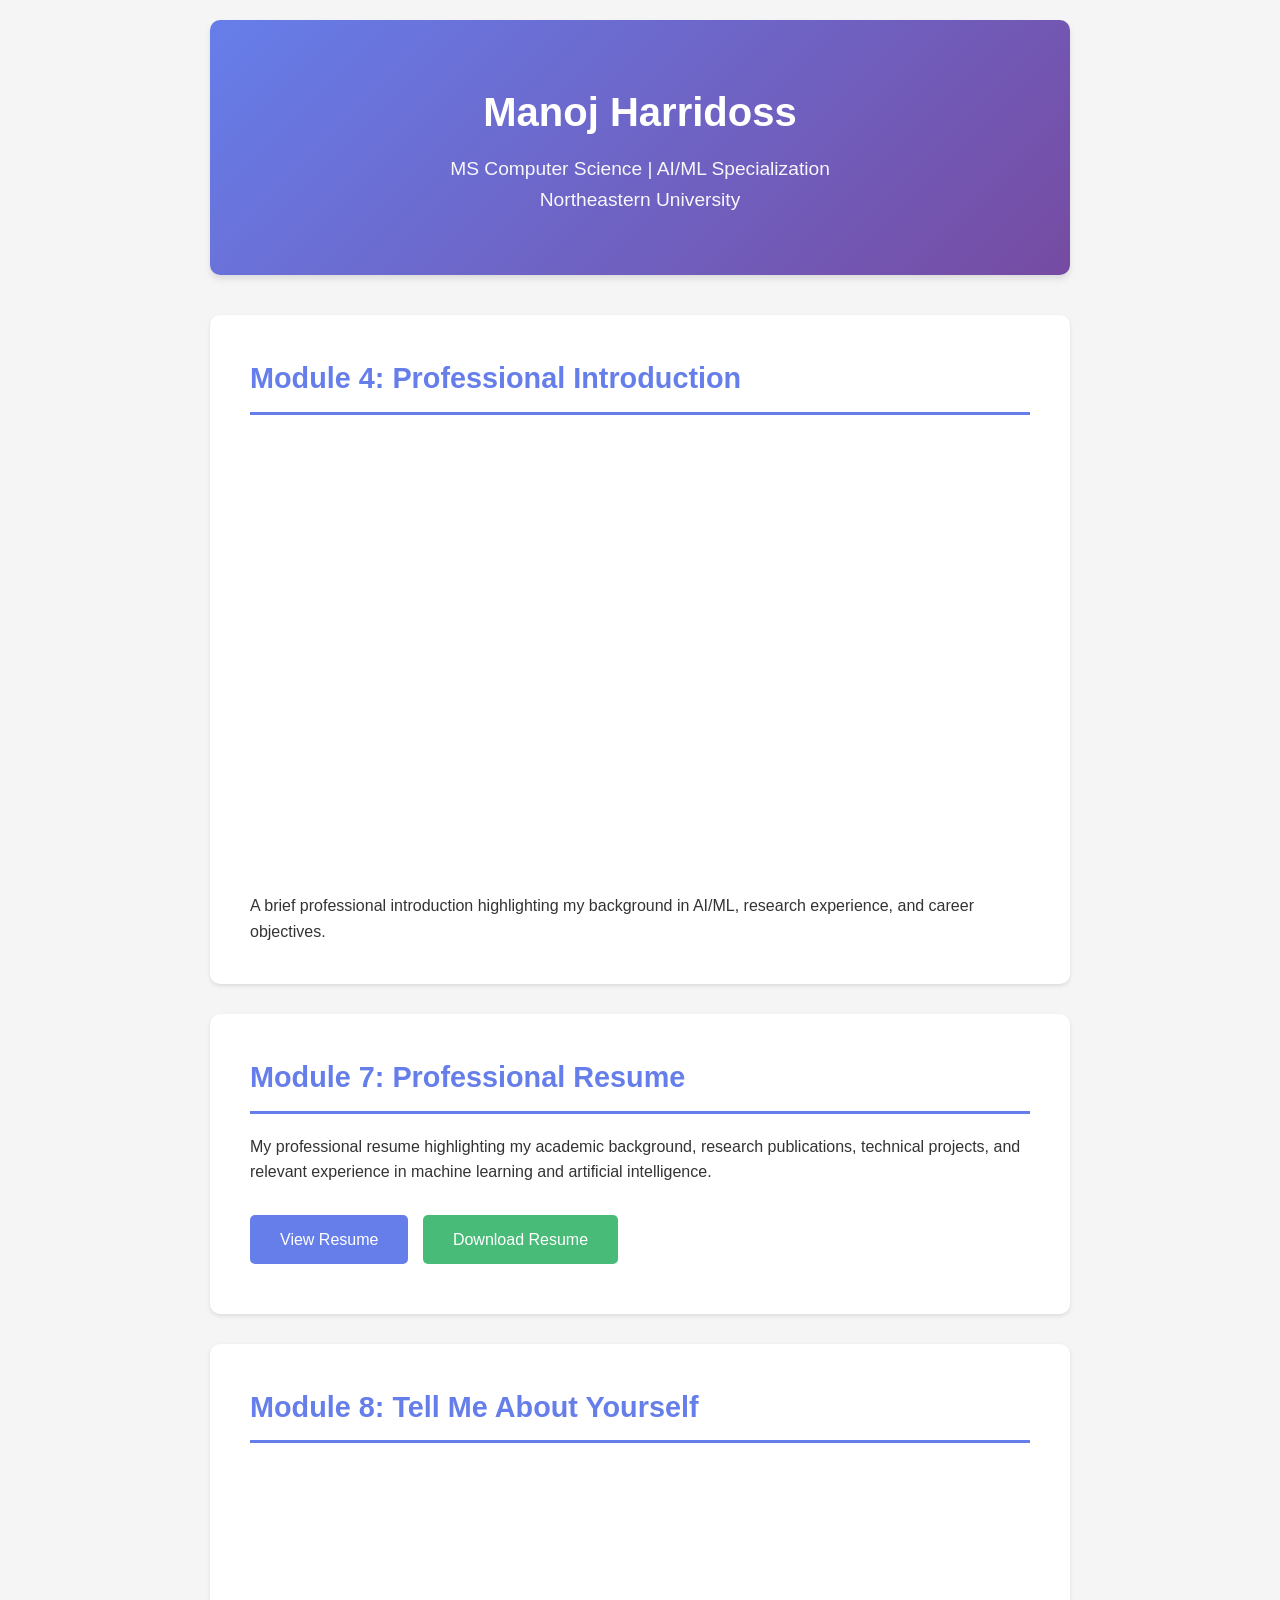
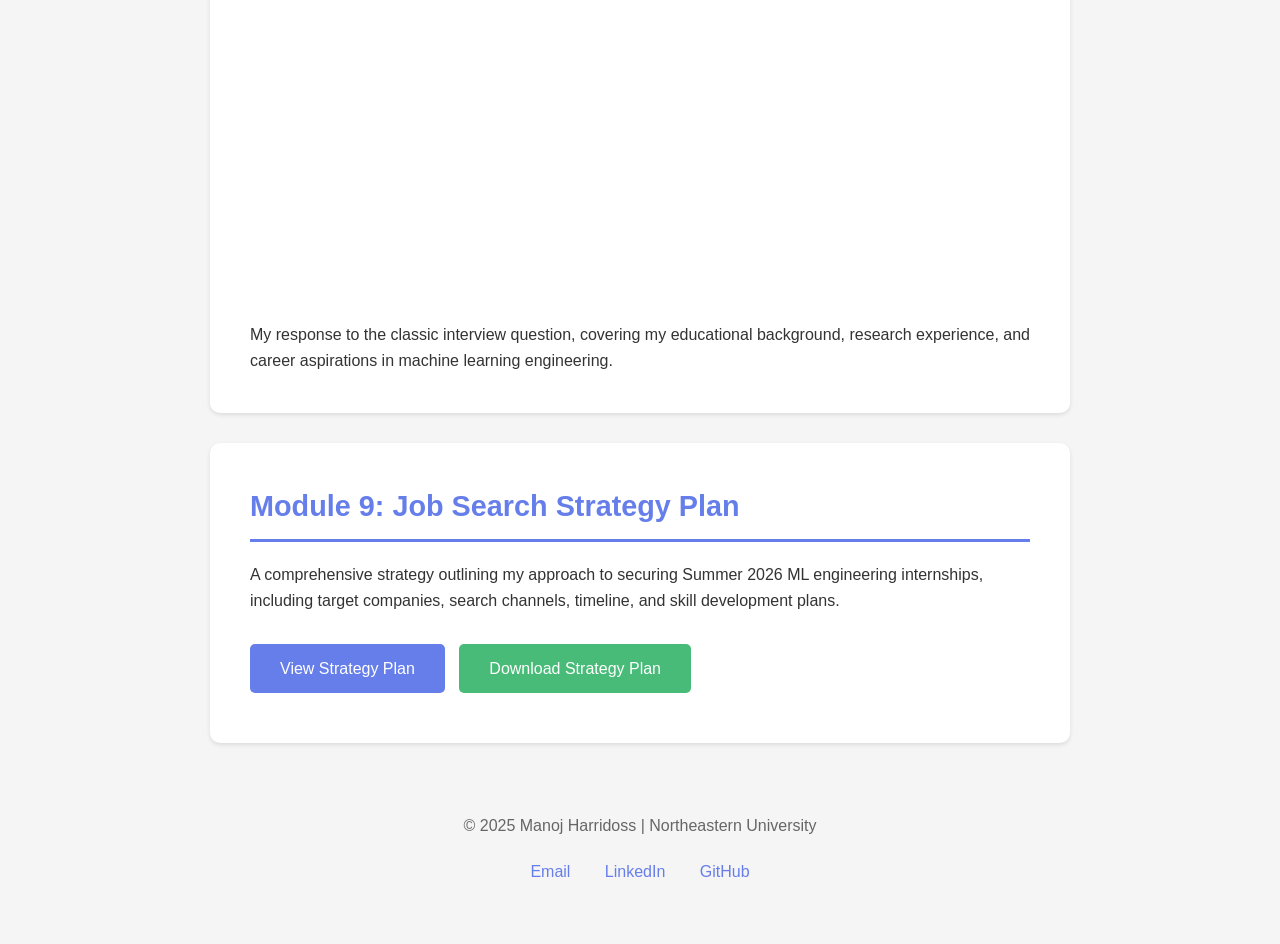
==== index.html @ 185c94cb "Rename portfolio.html to index.html" ====
<!DOCTYPE html>
<html lang="en">
<head>
    <meta charset="UTF-8" />
    <meta name="viewport" content="width=device-width, initial-scale=1.0"/>
    <title>Manoj Harridoss - Portfolio</title>
    <style>
        * { margin: 0; padding: 0; box-sizing: border-box; }
        body {
            font-family: -apple-system, BlinkMacSystemFont, 'Segoe UI', Roboto, Oxygen, Ubuntu, Cantarell, sans-serif;
            line-height: 1.6; color: #333; background-color: #f5f5f5;
        }
        .container { max-width: 900px; margin: 0 auto; padding: 20px; }
        header {
            background: linear-gradient(135deg, #667eea 0%, #764ba2 100%);
            color: white; padding: 60px 20px; text-align: center; border-radius: 10px;
            margin-bottom: 40px; box-shadow: 0 4px 6px rgba(0,0,0,0.1);
        }
        header h1 { font-size: 2.5em; margin-bottom: 10px; }
        header p { font-size: 1.2em; opacity: 0.95; }
        .section {
            background: white; padding: 40px; margin-bottom: 30px; border-radius: 10px;
            box-shadow: 0 2px 4px rgba(0,0,0,0.1);
        }
        .section h2 {
            color: #667eea; font-size: 1.8em; margin-bottom: 20px; padding-bottom: 10px;
            border-bottom: 3px solid #667eea;
        }
        .video-container {
            position: relative; padding-bottom: 56.25%; height: 0; overflow: hidden;
            margin: 20px 0; border-radius: 8px;
        }
        .video-container iframe {
            position: absolute; top: 0; left: 0; width: 100%; height: 100%; border: none;
        }
        .btn {
            display: inline-block; padding: 12px 30px; background: #667eea; color: white;
            text-decoration: none; border-radius: 5px; margin: 10px 10px 10px 0;
            transition: background 0.3s ease; font-weight: 500;
        }
        .btn:hover { background: #764ba2; }
        .btn-secondary { background: #48bb78; }
        .btn-secondary:hover { background: #38a169; }
        footer { text-align: center; padding: 40px 20px; color: #666; }
        .contact-links { margin-top: 20px; }
        .contact-links a {
            margin: 0 15px; color: #667eea; text-decoration: none; font-weight: 500;
        }
        .contact-links a:hover { text-decoration: underline; }
        @media (max-width: 768px) {
            header h1 { font-size: 2em; }
            .section { padding: 25px; }
            .section h2 { font-size: 1.5em; }
        }
    </style>
</head>
<body>
<div class="container">
    <header>
        <h1>Manoj Harridoss</h1>
        <p>MS Computer Science | AI/ML Specialization</p>
        <p>Northeastern University</p>
    </header>

    <!-- Module 4: Professional Introduction -->
    <section class="section">
        <h2>Module 4: Professional Introduction</h2>
        <div class="video-container">
            <iframe src="https://northeastern.hosted.panopto.com/Panopto/Pages/Viewer.aspx?id=e54da4d7-4a8f-495a-94a3-b38800178e4d" allowfullscreen></iframe>
        </div>
        <p>A brief professional introduction highlighting my background in AI/ML, research experience, and career objectives.</p>
    </section>

    <!-- Module 7: Professional Resume -->
    <section class="section">
        <h2>Module 7: Professional Resume</h2>
        <p>My professional resume highlighting my academic background, research publications, technical projects, and relevant experience in machine learning and artificial intelligence.</p>
        <div style="margin-top: 20px;">
            <a href="./manoj-coop-resume.pdf" class="btn" target="_blank">View Resume</a>
            <a href="./manoj-coop-resume.pdf" class="btn btn-secondary" download>Download Resume</a>
        </div>
    </section>

    <!-- Module 8: Tell Me About Yourself -->
    <section class="section">
        <h2>Module 8: Tell Me About Yourself</h2>
        <div class="video-container">
            <iframe src="https://northeastern.hosted.panopto.com/Panopto/Pages/Viewer.aspx?id=5ec6e083-ba6e-450b-bef4-b388001b6ea8" allowfullscreen></iframe>
        </div>
        <p>My response to the classic interview question, covering my educational background, research experience, and career aspirations in machine learning engineering.</p>
    </section>

    <!-- Module 9: Job Search Strategy Plan -->
    <section class="section">
        <h2>Module 9: Job Search Strategy Plan</h2>
        <p>A comprehensive strategy outlining my approach to securing Summer 2026 ML engineering internships, including target companies, search channels, timeline, and skill development plans.</p>
        <div style="margin-top: 20px;">
            <a href="./Job_Search_Strategy_Manoj_Harridoss%20(1).pdf" class="btn" target="_blank">View Strategy Plan</a>
            <a href="./Job_Search_Strategy_Manoj_Harridoss%20(1).pdf" class="btn btn-secondary" download>Download Strategy Plan</a>
        </div>
    </section>

    <footer>
        <p>&copy; 2025 Manoj Harridoss | Northeastern University</p>
        <div class="contact-links">
            <a href="mailto:harridoss.m@northeastern.edu">Email</a>
            <!-- TODO: replace with your actual profiles -->
            <a href="#" target="_blank">LinkedIn</a>
            <a href="#" target="_blank">GitHub</a>
        </div>
    </footer>
</div>
</body>
</html>
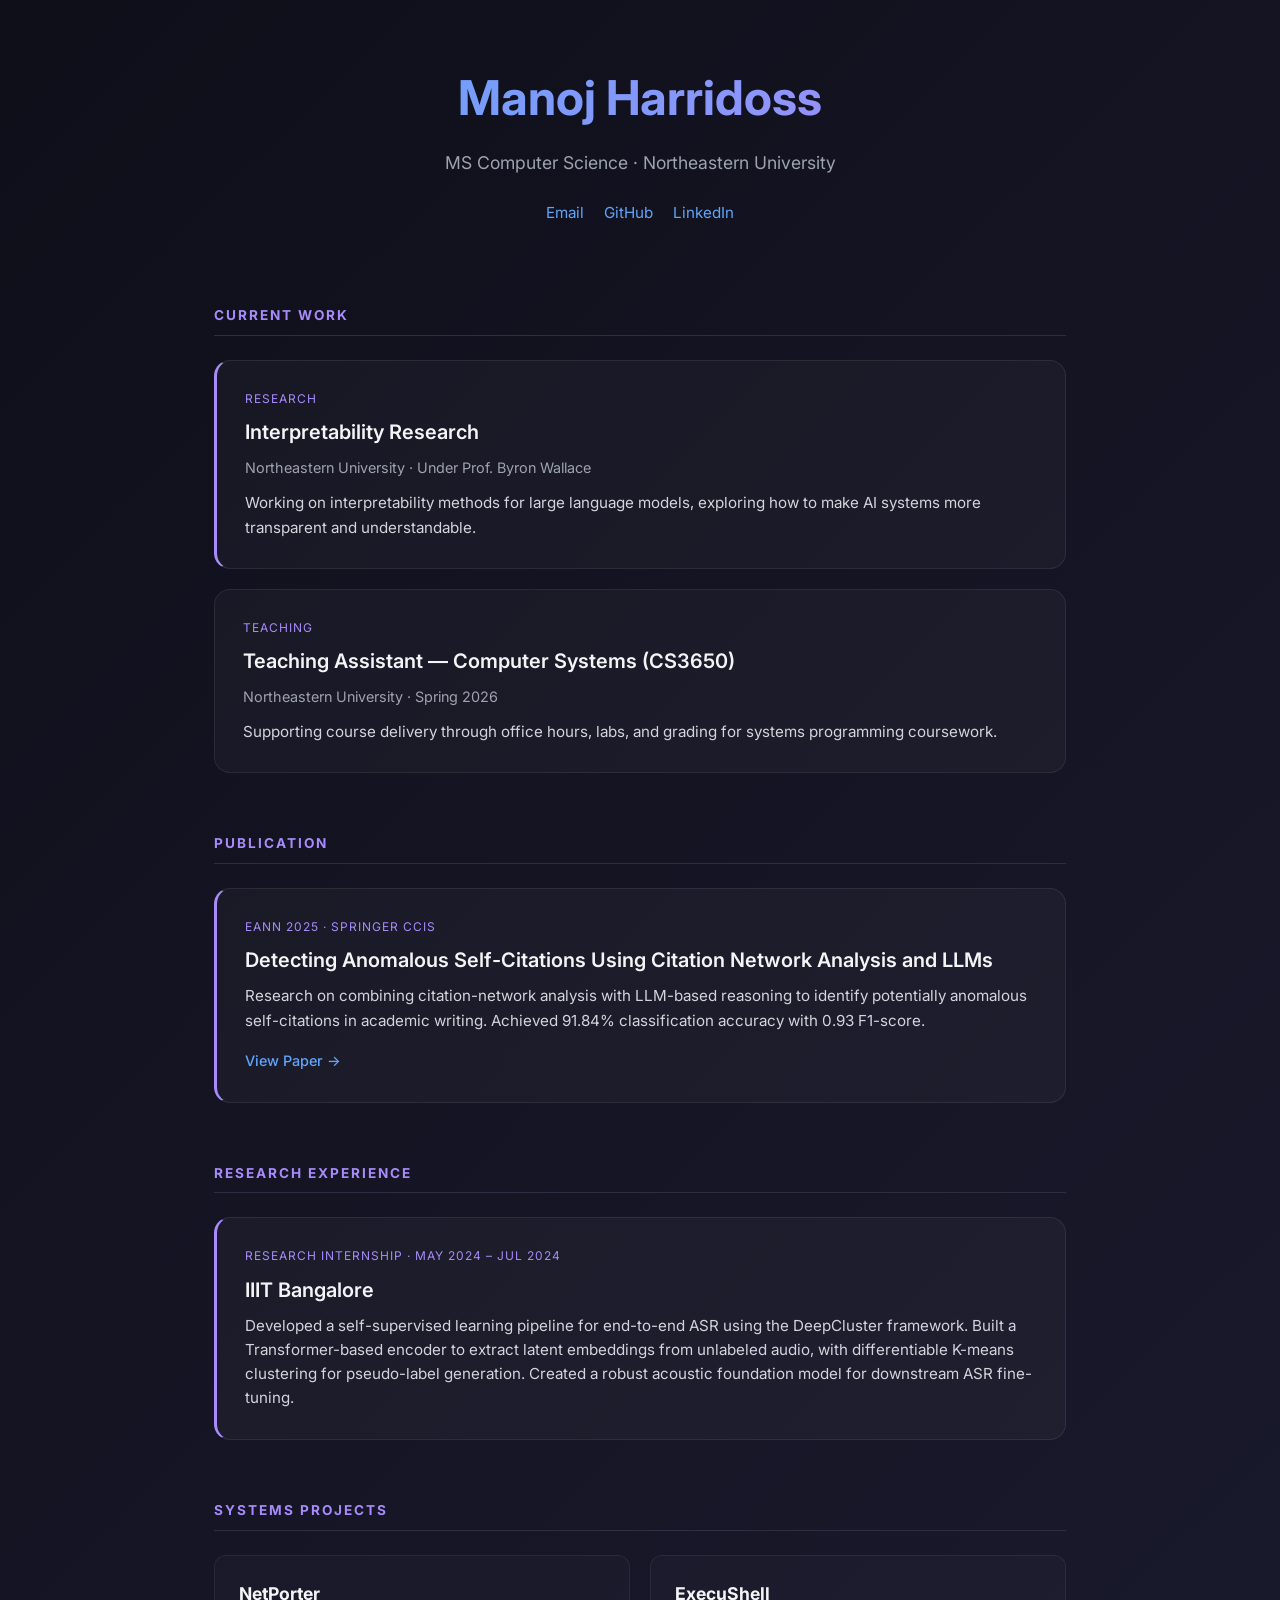
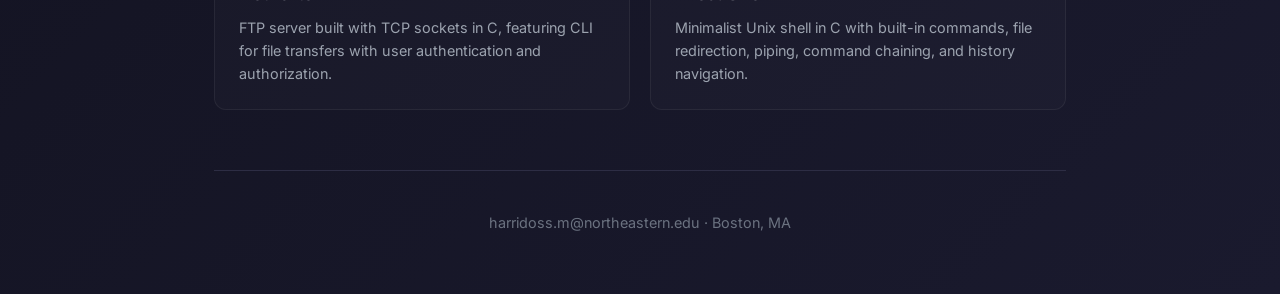
==== commit 75b11928: "correct" ====
--- a/index.html
+++ b/index.html
@@ -1,114 +1,202 @@
 <!DOCTYPE html>
 <html lang="en">
 <head>
-    <meta charset="UTF-8" />
-    <meta name="viewport" content="width=device-width, initial-scale=1.0"/>
-    <title>Manoj Harridoss - Portfolio</title>
-    <style>
-        * { margin: 0; padding: 0; box-sizing: border-box; }
-        body {
-            font-family: -apple-system, BlinkMacSystemFont, 'Segoe UI', Roboto, Oxygen, Ubuntu, Cantarell, sans-serif;
-            line-height: 1.6; color: #333; background-color: #f5f5f5;
-        }
-        .container { max-width: 900px; margin: 0 auto; padding: 20px; }
-        header {
-            background: linear-gradient(135deg, #667eea 0%, #764ba2 100%);
-            color: white; padding: 60px 20px; text-align: center; border-radius: 10px;
-            margin-bottom: 40px; box-shadow: 0 4px 6px rgba(0,0,0,0.1);
-        }
-        header h1 { font-size: 2.5em; margin-bottom: 10px; }
-        header p { font-size: 1.2em; opacity: 0.95; }
-        .section {
-            background: white; padding: 40px; margin-bottom: 30px; border-radius: 10px;
-            box-shadow: 0 2px 4px rgba(0,0,0,0.1);
-        }
-        .section h2 {
-            color: #667eea; font-size: 1.8em; margin-bottom: 20px; padding-bottom: 10px;
-            border-bottom: 3px solid #667eea;
-        }
-        .video-container {
-            position: relative; padding-bottom: 56.25%; height: 0; overflow: hidden;
-            margin: 20px 0; border-radius: 8px;
-        }
-        .video-container iframe {
-            position: absolute; top: 0; left: 0; width: 100%; height: 100%; border: none;
-        }
-        .btn {
-            display: inline-block; padding: 12px 30px; background: #667eea; color: white;
-            text-decoration: none; border-radius: 5px; margin: 10px 10px 10px 0;
-            transition: background 0.3s ease; font-weight: 500;
-        }
-        .btn:hover { background: #764ba2; }
-        .btn-secondary { background: #48bb78; }
-        .btn-secondary:hover { background: #38a169; }
-        footer { text-align: center; padding: 40px 20px; color: #666; }
-        .contact-links { margin-top: 20px; }
-        .contact-links a {
-            margin: 0 15px; color: #667eea; text-decoration: none; font-weight: 500;
-        }
-        .contact-links a:hover { text-decoration: underline; }
-        @media (max-width: 768px) {
-            header h1 { font-size: 2em; }
-            .section { padding: 25px; }
-            .section h2 { font-size: 1.5em; }
-        }
-    </style>
+  <meta charset="UTF-8">
+  <meta name="viewport" content="width=device-width, initial-scale=1.0">
+  <title>Manoj Harridoss</title>
+  <link href="https://fonts.googleapis.com/css2?family=Inter:wght@400;500;600;700&display=swap" rel="stylesheet">
+  <style>
+    * { margin: 0; padding: 0; box-sizing: border-box; }
+    body {
+      font-family: 'Inter', sans-serif;
+      background: linear-gradient(135deg, #0f0f1a 0%, #1a1a2e 100%);
+      color: #e0e0e0;
+      min-height: 100vh;
+      line-height: 1.6;
+    }
+    .container { max-width: 900px; margin: 0 auto; padding: 60px 24px; }
+    
+    header { text-align: center; margin-bottom: 80px; }
+    h1 {
+      font-size: 3rem;
+      font-weight: 700;
+      background: linear-gradient(135deg, #60a5fa, #a78bfa);
+      -webkit-background-clip: text;
+      -webkit-text-fill-color: transparent;
+      margin-bottom: 12px;
+    }
+    .tagline {
+      font-size: 1.1rem;
+      color: #9ca3af;
+      margin-bottom: 24px;
+    }
+    .links {
+      display: flex;
+      justify-content: center;
+      gap: 20px;
+      flex-wrap: wrap;
+    }
+    .links a {
+      color: #60a5fa;
+      text-decoration: none;
+      font-size: 0.95rem;
+      transition: color 0.2s;
+    }
+    .links a:hover { color: #93c5fd; }
+    
+    section { margin-bottom: 60px; }
+    h2 {
+      font-size: 0.85rem;
+      text-transform: uppercase;
+      letter-spacing: 2px;
+      color: #a78bfa;
+      margin-bottom: 24px;
+      padding-bottom: 8px;
+      border-bottom: 1px solid #2d2d44;
+    }
+    
+    .card {
+      background: rgba(255,255,255,0.03);
+      border: 1px solid rgba(255,255,255,0.08);
+      border-radius: 16px;
+      padding: 28px;
+      margin-bottom: 20px;
+      transition: all 0.3s ease;
+    }
+    .card:hover {
+      background: rgba(255,255,255,0.05);
+      border-color: rgba(167,139,250,0.3);
+      transform: translateY(-2px);
+    }
+    .card.highlight {
+      border-left: 3px solid #a78bfa;
+    }
+    .card-label {
+      font-size: 0.75rem;
+      text-transform: uppercase;
+      letter-spacing: 1px;
+      color: #a78bfa;
+      margin-bottom: 8px;
+    }
+    .card h3 {
+      font-size: 1.25rem;
+      font-weight: 600;
+      color: #f3f4f6;
+      margin-bottom: 8px;
+    }
+    .card .meta {
+      font-size: 0.9rem;
+      color: #9ca3af;
+      margin-bottom: 12px;
+    }
+    .card p {
+      color: #d1d5db;
+      font-size: 0.95rem;
+    }
+    .card a {
+      display: inline-block;
+      margin-top: 16px;
+      color: #60a5fa;
+      text-decoration: none;
+      font-size: 0.9rem;
+      font-weight: 500;
+    }
+    .card a:hover { text-decoration: underline; }
+    
+    .projects-grid {
+      display: grid;
+      grid-template-columns: repeat(auto-fit, minmax(280px, 1fr));
+      gap: 20px;
+    }
+    .project-card {
+      background: rgba(255,255,255,0.02);
+      border: 1px solid rgba(255,255,255,0.06);
+      border-radius: 12px;
+      padding: 24px;
+    }
+    .project-card h4 {
+      font-size: 1.1rem;
+      color: #f3f4f6;
+      margin-bottom: 8px;
+    }
+    .project-card p {
+      font-size: 0.9rem;
+      color: #9ca3af;
+    }
+    
+    footer {
+      text-align: center;
+      padding-top: 40px;
+      border-top: 1px solid #2d2d44;
+      color: #6b7280;
+      font-size: 0.9rem;
+    }
+  </style>
 </head>
 <body>
-<div class="container">
+  <div class="container">
     <header>
-        <h1>Manoj Harridoss</h1>
-        <p>MS Computer Science | AI/ML Specialization</p>
-        <p>Northeastern University</p>
+      <h1>Manoj Harridoss</h1>
+      <p class="tagline">MS Computer Science · Northeastern University</p>
+      <div class="links">
+        <a href="mailto:harridoss.m@northeastern.edu">Email</a>
+        <a href="https://github.com/Manojh23" target="_blank">GitHub</a>
+        <a href="https://www.linkedin.com/in/manoj-h-6953b5247/" target="_blank">LinkedIn</a>
+      </div>
     </header>
 
-    <!-- Module 4: Professional Introduction -->
-    <section class="section">
-        <h2>Module 4: Professional Introduction</h2>
-        <div class="video-container">
-            <iframe src="https://northeastern.hosted.panopto.com/Panopto/Pages/Viewer.aspx?id=e54da4d7-4a8f-495a-94a3-b38800178e4d" allowfullscreen></iframe>
+    <section>
+      <h2>Current Work</h2>
+      <div class="card highlight">
+        <div class="card-label">Research</div>
+        <h3>Interpretability Research</h3>
+        <div class="meta">Northeastern University · Under Prof. Byron Wallace</div>
+        <p>Working on interpretability methods for large language models, exploring how to make AI systems more transparent and understandable.</p>
+      </div>
+      <div class="card">
+        <div class="card-label">Teaching</div>
+        <h3>Teaching Assistant — Computer Systems (CS3650)</h3>
+        <div class="meta">Northeastern University · Spring 2026</div>
+        <p>Supporting course delivery through office hours, labs, and grading for systems programming coursework.</p>
+      </div>
+    </section>
+
+    <section>
+      <h2>Publication</h2>
+      <div class="card highlight">
+        <div class="card-label">EANN 2025 · Springer CCIS</div>
+        <h3>Detecting Anomalous Self-Citations Using Citation Network Analysis and LLMs</h3>
+        <p>Research on combining citation-network analysis with LLM-based reasoning to identify potentially anomalous self-citations in academic writing. Achieved 91.84% classification accuracy with 0.93 F1-score.</p>
+        <a href="https://link.springer.com/chapter/10.1007/978-3-031-96196-0_7" target="_blank">View Paper →</a>
+      </div>
+    </section>
+
+    <section>
+      <h2>Research Experience</h2>
+      <div class="card highlight">
+        <div class="card-label">Research Internship · May 2024 – Jul 2024</div>
+        <h3>IIIT Bangalore</h3>
+        <p>Developed a self-supervised learning pipeline for end-to-end ASR using the DeepCluster framework. Built a Transformer-based encoder to extract latent embeddings from unlabeled audio, with differentiable K-means clustering for pseudo-label generation. Created a robust acoustic foundation model for downstream ASR fine-tuning.</p>
+      </div>
+    </section>
+
+    <section>
+      <h2>Systems Projects</h2>
+      <div class="projects-grid">
+        <div class="project-card">
+          <h4>NetPorter</h4>
+          <p>FTP server built with TCP sockets in C, featuring CLI for file transfers with user authentication and authorization.</p>
         </div>
-        <p>A brief professional introduction highlighting my background in AI/ML, research experience, and career objectives.</p>
-    </section>
-
-    <!-- Module 7: Professional Resume -->
-    <section class="section">
-        <h2>Module 7: Professional Resume</h2>
-        <p>My professional resume highlighting my academic background, research publications, technical projects, and relevant experience in machine learning and artificial intelligence.</p>
-        <div style="margin-top: 20px;">
-            <a href="./manoj-coop-resume.pdf" class="btn" target="_blank">View Resume</a>
-            <a href="./manoj-coop-resume.pdf" class="btn btn-secondary" download>Download Resume</a>
+        <div class="project-card">
+          <h4>ExecuShell</h4>
+          <p>Minimalist Unix shell in C with built-in commands, file redirection, piping, command chaining, and history navigation.</p>
         </div>
-    </section>
-
-    <!-- Module 8: Tell Me About Yourself -->
-    <section class="section">
-        <h2>Module 8: Tell Me About Yourself</h2>
-        <div class="video-container">
-            <iframe src="https://northeastern.hosted.panopto.com/Panopto/Pages/Viewer.aspx?id=5ec6e083-ba6e-450b-bef4-b388001b6ea8" allowfullscreen></iframe>
-        </div>
-        <p>My response to the classic interview question, covering my educational background, research experience, and career aspirations in machine learning engineering.</p>
-    </section>
-
-    <!-- Module 9: Job Search Strategy Plan -->
-    <section class="section">
-        <h2>Module 9: Job Search Strategy Plan</h2>
-        <p>A comprehensive strategy outlining my approach to securing Summer 2026 ML engineering internships, including target companies, search channels, timeline, and skill development plans.</p>
-        <div style="margin-top: 20px;">
-            <a href="./Job_Search_Strategy_Manoj_Harridoss%20(1).pdf" class="btn" target="_blank">View Strategy Plan</a>
-            <a href="./Job_Search_Strategy_Manoj_Harridoss%20(1).pdf" class="btn btn-secondary" download>Download Strategy Plan</a>
-        </div>
+      </div>
     </section>
 
     <footer>
-        <p>&copy; 2025 Manoj Harridoss | Northeastern University</p>
-        <div class="contact-links">
-            <a href="mailto:harridoss.m@northeastern.edu">Email</a>
-            <!-- TODO: replace with your actual profiles -->
-            <a href="#" target="_blank">LinkedIn</a>
-            <a href="#" target="_blank">GitHub</a>
-        </div>
+      <p>harridoss.m@northeastern.edu · Boston, MA</p>
     </footer>
-</div>
+  </div>
 </body>
-</html>
+</html>
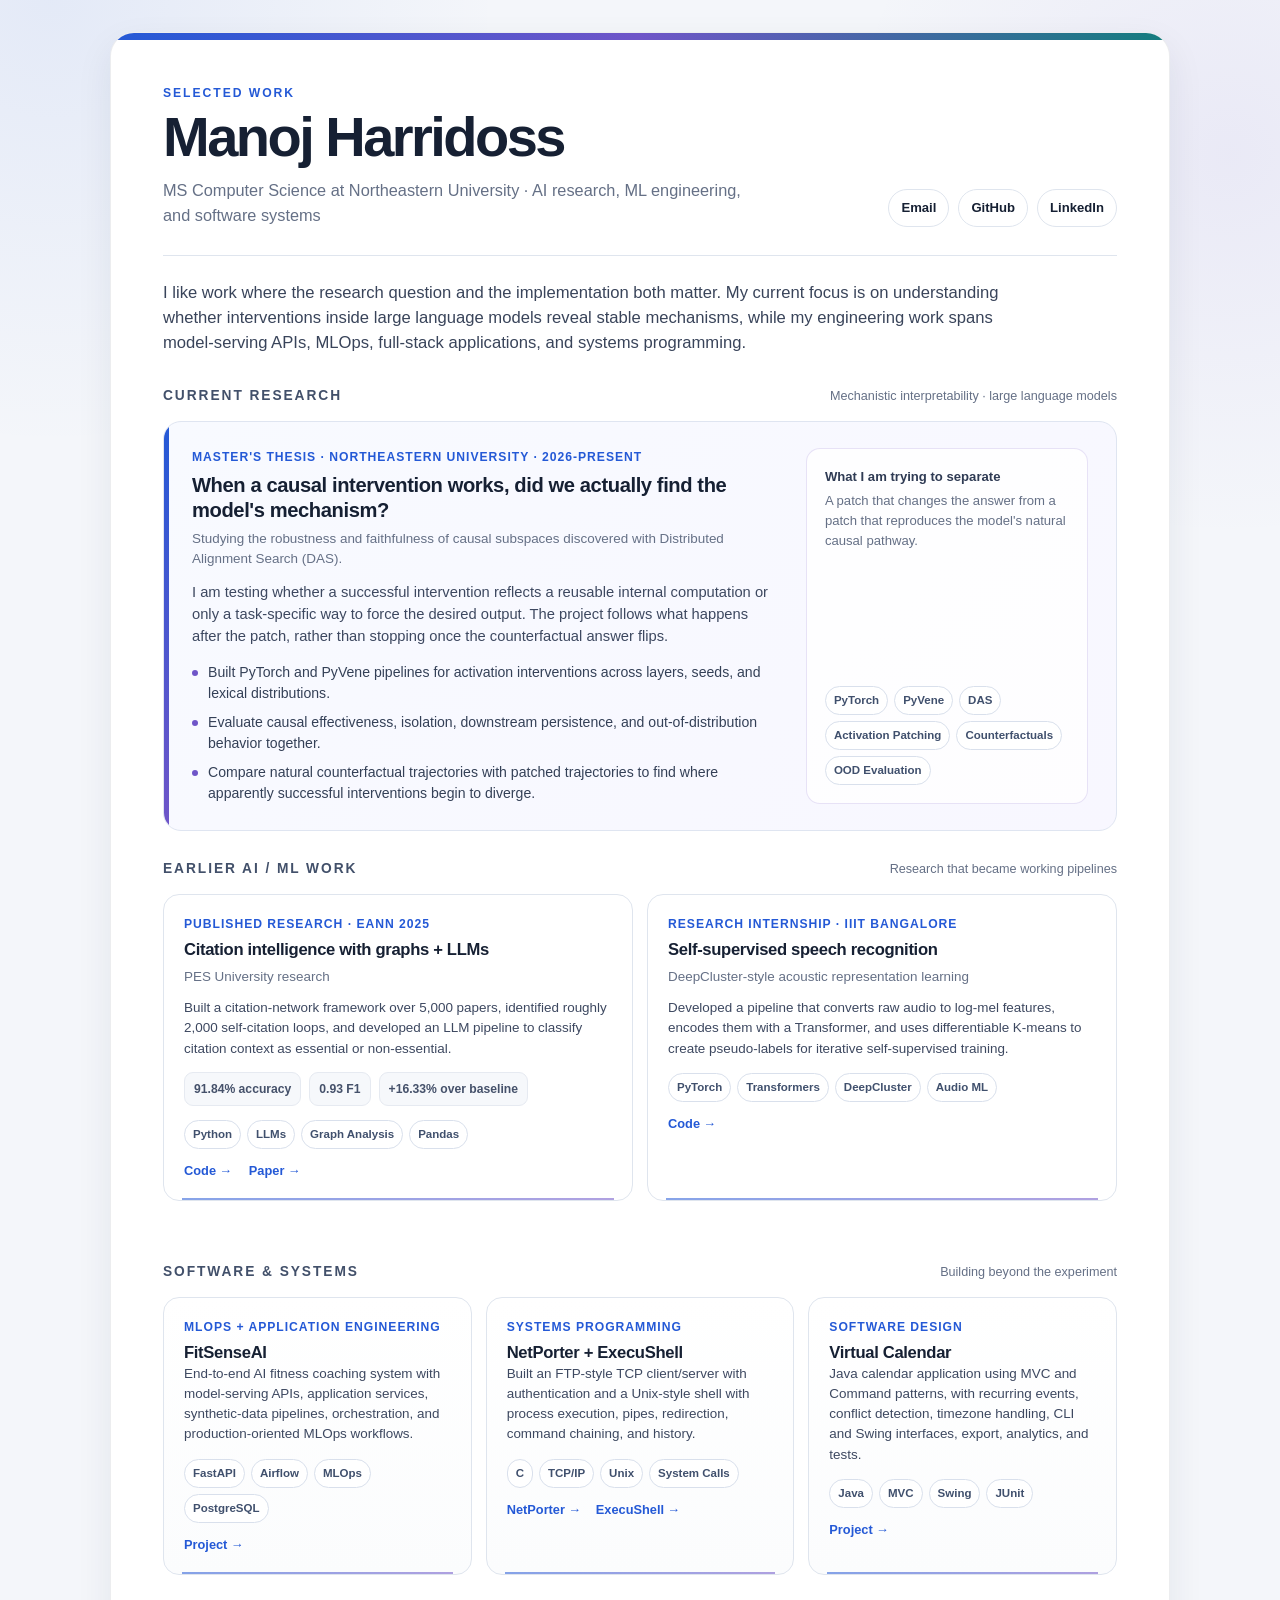
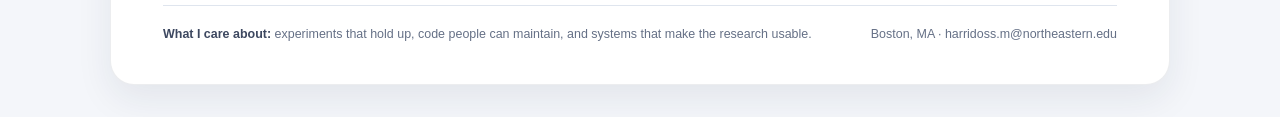
==== commit 5574d237: "Refresh portfolio with updated AI research and software work" ====
--- a/index.html
+++ b/index.html
@@ -1,202 +1,539 @@
 <!DOCTYPE html>
 <html lang="en">
 <head>
-  <meta charset="UTF-8">
-  <meta name="viewport" content="width=device-width, initial-scale=1.0">
-  <title>Manoj Harridoss</title>
-  <link href="https://fonts.googleapis.com/css2?family=Inter:wght@400;500;600;700&display=swap" rel="stylesheet">
+  <meta charset="UTF-8" />
+  <meta name="viewport" content="width=device-width, initial-scale=1.0" />
+  <meta name="description" content="Selected AI research and software engineering work by Manoj Harridoss, MS Computer Science at Northeastern University." />
+  <title>Manoj Harridoss | Selected Work</title>
   <style>
-    * { margin: 0; padding: 0; box-sizing: border-box; }
+    :root {
+      --ink: #162033;
+      --muted: #657086;
+      --line: #dfe5ee;
+      --paper: #ffffff;
+      --soft: #f6f8fb;
+      --blue: #2459d6;
+      --violet: #6f55c8;
+      --teal: #147d7e;
+      --shadow: 0 14px 36px rgba(24, 36, 58, 0.08);
+    }
+
+    * { box-sizing: border-box; }
+    html { scroll-behavior: smooth; }
     body {
-      font-family: 'Inter', sans-serif;
-      background: linear-gradient(135deg, #0f0f1a 0%, #1a1a2e 100%);
-      color: #e0e0e0;
-      min-height: 100vh;
-      line-height: 1.6;
-    }
-    .container { max-width: 900px; margin: 0 auto; padding: 60px 24px; }
-    
-    header { text-align: center; margin-bottom: 80px; }
+      margin: 0;
+      font-family: Inter, ui-sans-serif, -apple-system, BlinkMacSystemFont, "Segoe UI", sans-serif;
+      color: var(--ink);
+      background:
+        radial-gradient(circle at 4% 0%, rgba(36, 89, 214, 0.08), transparent 28rem),
+        radial-gradient(circle at 96% 9%, rgba(111, 85, 200, 0.08), transparent 24rem),
+        #f4f6fa;
+      line-height: 1.5;
+    }
+
+    a { color: inherit; }
+    .page {
+      width: min(1060px, calc(100% - 32px));
+      margin: 32px auto;
+      background: var(--paper);
+      border: 1px solid rgba(22, 32, 51, 0.08);
+      border-radius: 24px;
+      box-shadow: var(--shadow);
+      overflow: hidden;
+    }
+
+    .topbar {
+      height: 7px;
+      background: linear-gradient(90deg, var(--blue), var(--violet), var(--teal));
+    }
+
+    .content { padding: 44px 52px 40px; }
+
+    header {
+      display: grid;
+      grid-template-columns: 1.3fr 0.7fr;
+      gap: 36px;
+      align-items: end;
+      padding-bottom: 28px;
+      border-bottom: 1px solid var(--line);
+    }
+
+    .eyebrow {
+      margin: 0 0 7px;
+      font-size: 0.76rem;
+      font-weight: 700;
+      letter-spacing: 0.16em;
+      text-transform: uppercase;
+      color: var(--blue);
+    }
+
     h1 {
-      font-size: 3rem;
+      margin: 0;
+      font-size: clamp(2.2rem, 5vw, 3.5rem);
+      line-height: 1;
+      letter-spacing: -0.045em;
+      font-weight: 760;
+    }
+
+    .subtitle {
+      margin: 13px 0 0;
+      font-size: 1.02rem;
+      color: var(--muted);
+      max-width: 650px;
+    }
+
+    .contact {
+      display: flex;
+      justify-content: flex-end;
+      gap: 9px;
+      flex-wrap: wrap;
+    }
+
+    .contact a,
+    .small-link {
+      text-decoration: none;
+      border: 1px solid var(--line);
+      background: #fff;
+      border-radius: 999px;
+      padding: 8px 12px;
+      font-size: 0.82rem;
+      font-weight: 650;
+      transition: transform 160ms ease, border-color 160ms ease, color 160ms ease;
+    }
+
+    .contact a:hover,
+    .small-link:hover {
+      transform: translateY(-1px);
+      border-color: #aebbd3;
+      color: var(--blue);
+    }
+
+    .intro {
+      margin: 25px 0 30px;
+      max-width: 880px;
+      font-size: 1.04rem;
+      color: #39445a;
+    }
+
+    .section-heading {
+      display: flex;
+      align-items: baseline;
+      justify-content: space-between;
+      gap: 20px;
+      margin: 28px 0 14px;
+    }
+
+    .section-heading h2 {
+      margin: 0;
+      font-size: 0.86rem;
+      letter-spacing: 0.14em;
+      text-transform: uppercase;
+      color: #42506a;
+    }
+
+    .section-heading span {
+      font-size: 0.79rem;
+      color: var(--muted);
+    }
+
+    .feature {
+      position: relative;
+      display: grid;
+      grid-template-columns: 1.35fr 0.65fr;
+      gap: 28px;
+      padding: 26px 28px;
+      background: linear-gradient(135deg, #f8faff 0%, #f8f7ff 100%);
+      border: 1px solid #dfe5f1;
+      border-radius: 18px;
+      overflow: hidden;
+    }
+
+    .feature::before {
+      content: "";
+      position: absolute;
+      left: 0;
+      top: 0;
+      width: 5px;
+      height: 100%;
+      background: linear-gradient(var(--blue), var(--violet));
+    }
+
+    .kicker {
+      margin: 0 0 7px;
+      color: var(--blue);
+      font-size: 0.76rem;
+      font-weight: 750;
+      letter-spacing: 0.08em;
+      text-transform: uppercase;
+    }
+
+    h3 {
+      margin: 0;
+      font-size: 1.26rem;
+      line-height: 1.25;
+      letter-spacing: -0.02em;
+    }
+
+    .meta {
+      margin: 6px 0 11px;
+      color: var(--muted);
+      font-size: 0.84rem;
+    }
+
+    .body-copy {
+      margin: 0;
+      color: #3d4860;
+      font-size: 0.92rem;
+    }
+
+    .points {
+      margin: 15px 0 0;
+      padding: 0;
+      list-style: none;
+      display: grid;
+      gap: 8px;
+    }
+
+    .points li {
+      position: relative;
+      padding-left: 16px;
+      font-size: 0.88rem;
+      color: #344057;
+    }
+
+    .points li::before {
+      content: "";
+      position: absolute;
+      left: 0;
+      top: 0.58em;
+      width: 6px;
+      height: 6px;
+      border-radius: 50%;
+      background: var(--violet);
+    }
+
+    .side-note {
+      align-self: stretch;
+      display: flex;
+      flex-direction: column;
+      justify-content: space-between;
+      gap: 16px;
+      padding: 18px;
+      border-radius: 14px;
+      background: rgba(255,255,255,0.76);
+      border: 1px solid rgba(111, 85, 200, 0.16);
+    }
+
+    .side-note strong {
+      display: block;
+      margin-bottom: 5px;
+      font-size: 0.82rem;
+      color: #2f3b54;
+    }
+
+    .side-note p {
+      margin: 0;
+      color: var(--muted);
+      font-size: 0.82rem;
+    }
+
+    .chips {
+      display: flex;
+      flex-wrap: wrap;
+      gap: 6px;
+    }
+
+    .chip {
+      padding: 5px 8px;
+      border-radius: 999px;
+      font-size: 0.72rem;
+      font-weight: 650;
+      color: #40506d;
+      border: 1px solid #d9e0ec;
+      background: #fff;
+    }
+
+    .grid-2,
+    .grid-3 {
+      display: grid;
+      gap: 14px;
+    }
+    .grid-2 { grid-template-columns: repeat(2, minmax(0, 1fr)); }
+    .grid-3 { grid-template-columns: repeat(3, minmax(0, 1fr)); }
+
+    .card {
+      position: relative;
+      padding: 20px 20px 18px;
+      border: 1px solid var(--line);
+      border-radius: 16px;
+      background: #fff;
+      min-height: 100%;
+    }
+
+    .card::after {
+      content: "";
+      position: absolute;
+      inset: auto 18px 0 18px;
+      height: 2px;
+      opacity: 0.55;
+      background: linear-gradient(90deg, var(--blue), var(--violet));
+    }
+
+    .card h3 { font-size: 1.04rem; }
+    .card .body-copy { font-size: 0.84rem; }
+    .card .chips { margin-top: 14px; }
+    .card-link {
+      display: inline-block;
+      margin-top: 12px;
+      color: var(--blue);
+      text-decoration: none;
+      font-size: 0.8rem;
       font-weight: 700;
-      background: linear-gradient(135deg, #60a5fa, #a78bfa);
-      -webkit-background-clip: text;
-      -webkit-text-fill-color: transparent;
-      margin-bottom: 12px;
-    }
-    .tagline {
-      font-size: 1.1rem;
-      color: #9ca3af;
-      margin-bottom: 24px;
-    }
-    .links {
+    }
+
+    .result-row {
       display: flex;
-      justify-content: center;
+      gap: 8px;
+      flex-wrap: wrap;
+      margin-top: 13px;
+    }
+
+    .result {
+      padding: 7px 9px;
+      border-radius: 9px;
+      background: var(--soft);
+      border: 1px solid #e6eaf1;
+      font-size: 0.76rem;
+      color: #45516a;
+      font-weight: 650;
+    }
+
+    .software-band {
+      margin-top: 30px;
+      padding-top: 3px;
+    }
+
+    .software-card {
+      background: linear-gradient(180deg, #ffffff 0%, #fbfcfd 100%);
+    }
+
+    footer {
+      display: flex;
+      justify-content: space-between;
       gap: 20px;
-      flex-wrap: wrap;
-    }
-    .links a {
-      color: #60a5fa;
-      text-decoration: none;
-      font-size: 0.95rem;
-      transition: color 0.2s;
-    }
-    .links a:hover { color: #93c5fd; }
-    
-    section { margin-bottom: 60px; }
-    h2 {
-      font-size: 0.85rem;
-      text-transform: uppercase;
-      letter-spacing: 2px;
-      color: #a78bfa;
-      margin-bottom: 24px;
-      padding-bottom: 8px;
-      border-bottom: 1px solid #2d2d44;
-    }
-    
-    .card {
-      background: rgba(255,255,255,0.03);
-      border: 1px solid rgba(255,255,255,0.08);
-      border-radius: 16px;
-      padding: 28px;
-      margin-bottom: 20px;
-      transition: all 0.3s ease;
-    }
-    .card:hover {
-      background: rgba(255,255,255,0.05);
-      border-color: rgba(167,139,250,0.3);
-      transform: translateY(-2px);
-    }
-    .card.highlight {
-      border-left: 3px solid #a78bfa;
-    }
-    .card-label {
-      font-size: 0.75rem;
-      text-transform: uppercase;
-      letter-spacing: 1px;
-      color: #a78bfa;
-      margin-bottom: 8px;
-    }
-    .card h3 {
-      font-size: 1.25rem;
-      font-weight: 600;
-      color: #f3f4f6;
-      margin-bottom: 8px;
-    }
-    .card .meta {
-      font-size: 0.9rem;
-      color: #9ca3af;
-      margin-bottom: 12px;
-    }
-    .card p {
-      color: #d1d5db;
-      font-size: 0.95rem;
-    }
-    .card a {
-      display: inline-block;
-      margin-top: 16px;
-      color: #60a5fa;
-      text-decoration: none;
-      font-size: 0.9rem;
-      font-weight: 500;
-    }
-    .card a:hover { text-decoration: underline; }
-    
-    .projects-grid {
-      display: grid;
-      grid-template-columns: repeat(auto-fit, minmax(280px, 1fr));
-      gap: 20px;
-    }
-    .project-card {
-      background: rgba(255,255,255,0.02);
-      border: 1px solid rgba(255,255,255,0.06);
-      border-radius: 12px;
-      padding: 24px;
-    }
-    .project-card h4 {
-      font-size: 1.1rem;
-      color: #f3f4f6;
-      margin-bottom: 8px;
-    }
-    .project-card p {
-      font-size: 0.9rem;
-      color: #9ca3af;
-    }
-    
-    footer {
-      text-align: center;
-      padding-top: 40px;
-      border-top: 1px solid #2d2d44;
-      color: #6b7280;
-      font-size: 0.9rem;
+      align-items: center;
+      margin-top: 30px;
+      padding-top: 19px;
+      border-top: 1px solid var(--line);
+      color: var(--muted);
+      font-size: 0.78rem;
+    }
+
+    footer strong { color: #3d4860; }
+
+    @media (max-width: 760px) {
+      .page { width: min(100% - 18px, 1060px); margin: 9px auto; border-radius: 16px; }
+      .content { padding: 28px 22px 28px; }
+      header, .feature, .grid-2, .grid-3 { grid-template-columns: 1fr; }
+      .contact { justify-content: flex-start; }
+      header { gap: 22px; }
+      footer { flex-direction: column; align-items: flex-start; }
+    }
+
+    @media print {
+      @page { size: Letter; margin: 0.33in; }
+      body { background: #fff; }
+      .page {
+        width: 100%;
+        margin: 0;
+        border: none;
+        border-radius: 0;
+        box-shadow: none;
+      }
+      .topbar { height: 5px; }
+      .content { padding: 0.22in 0.28in 0.16in; }
+      header { gap: 20px; padding-bottom: 15px; }
+      h1 { font-size: 28px; }
+      .subtitle { font-size: 9.5px; margin-top: 7px; }
+      .contact a { padding: 4px 7px; font-size: 7.4px; }
+      .intro { margin: 12px 0 14px; font-size: 9px; line-height: 1.38; }
+      .section-heading { margin: 13px 0 7px; }
+      .section-heading h2 { font-size: 7.8px; }
+      .section-heading span { font-size: 7.1px; }
+      .feature { padding: 13px 14px 12px 17px; gap: 15px; border-radius: 11px; }
+      .kicker { font-size: 6.7px; margin-bottom: 4px; }
+      h3 { font-size: 11px; }
+      .meta { font-size: 7.3px; margin: 3px 0 6px; }
+      .body-copy { font-size: 7.7px; line-height: 1.36; }
+      .points { margin-top: 7px; gap: 4px; }
+      .points li { font-size: 7.5px; line-height: 1.32; padding-left: 11px; }
+      .points li::before { width: 4px; height: 4px; }
+      .side-note { padding: 10px; gap: 7px; border-radius: 9px; }
+      .side-note strong { font-size: 7.2px; margin-bottom: 2px; }
+      .side-note p { font-size: 6.9px; line-height: 1.3; }
+      .chip { padding: 3px 5px; font-size: 6.1px; }
+      .grid-2, .grid-3 { gap: 8px; }
+      .card { padding: 10px 11px 10px; border-radius: 10px; }
+      .card h3 { font-size: 9.3px; }
+      .card .body-copy { font-size: 7.2px; line-height: 1.33; }
+      .card .chips { margin-top: 7px; gap: 4px; }
+      .card-link { margin-top: 6px; font-size: 6.8px; }
+      .result-row { margin-top: 6px; gap: 4px; }
+      .result { padding: 3px 5px; font-size: 6.4px; border-radius: 6px; }
+      .software-band { margin-top: 14px; }
+      footer { margin-top: 13px; padding-top: 8px; font-size: 6.8px; }
+      a { text-decoration: none; }
+      .feature::before, .card::after { display: none !important; }
+      .card, .feature { break-inside: avoid; }
     }
   </style>
 </head>
 <body>
-  <div class="container">
-    <header>
-      <h1>Manoj Harridoss</h1>
-      <p class="tagline">MS Computer Science · Northeastern University</p>
-      <div class="links">
-        <a href="mailto:harridoss.m@northeastern.edu">Email</a>
-        <a href="https://github.com/Manojh23" target="_blank">GitHub</a>
-        <a href="https://www.linkedin.com/in/manoj-h-6953b5247/" target="_blank">LinkedIn</a>
+  <main class="page">
+    <div class="topbar"></div>
+    <div class="content">
+      <header>
+        <div>
+          <p class="eyebrow">Selected Work</p>
+          <h1>Manoj Harridoss</h1>
+          <p class="subtitle">MS Computer Science at Northeastern University · AI research, ML engineering, and software systems</p>
+        </div>
+        <nav class="contact" aria-label="Contact links">
+          <a href="mailto:harridoss.m@northeastern.edu">Email</a>
+          <a href="https://github.com/Manojh23" target="_blank" rel="noreferrer">GitHub</a>
+          <a href="https://www.linkedin.com/in/manoj-h-6953b5247/" target="_blank" rel="noreferrer">LinkedIn</a>
+        </nav>
+      </header>
+
+      <p class="intro">
+        I like work where the research question and the implementation both matter. My current focus is on understanding whether interventions inside large language models reveal stable mechanisms, while my engineering work spans model-serving APIs, MLOps, full-stack applications, and systems programming.
+      </p>
+
+      <div class="section-heading">
+        <h2>Current Research</h2>
+        <span>Mechanistic interpretability · large language models</span>
       </div>
-    </header>
-
-    <section>
-      <h2>Current Work</h2>
-      <div class="card highlight">
-        <div class="card-label">Research</div>
-        <h3>Interpretability Research</h3>
-        <div class="meta">Northeastern University · Under Prof. Byron Wallace</div>
-        <p>Working on interpretability methods for large language models, exploring how to make AI systems more transparent and understandable.</p>
+
+      <section class="feature">
+        <div>
+          <p class="kicker">Master's thesis · Northeastern University · 2026-present</p>
+          <h3>When a causal intervention works, did we actually find the model's mechanism?</h3>
+          <p class="meta">Studying the robustness and faithfulness of causal subspaces discovered with Distributed Alignment Search (DAS).</p>
+          <p class="body-copy">
+            I am testing whether a successful intervention reflects a reusable internal computation or only a task-specific way to force the desired output. The project follows what happens after the patch, rather than stopping once the counterfactual answer flips.
+          </p>
+          <ul class="points">
+            <li>Built PyTorch and PyVene pipelines for activation interventions across layers, seeds, and lexical distributions.</li>
+            <li>Evaluate causal effectiveness, isolation, downstream persistence, and out-of-distribution behavior together.</li>
+            <li>Compare natural counterfactual trajectories with patched trajectories to find where apparently successful interventions begin to diverge.</li>
+          </ul>
+        </div>
+        <aside class="side-note">
+          <div>
+            <strong>What I am trying to separate</strong>
+            <p>A patch that changes the answer from a patch that reproduces the model's natural causal pathway.</p>
+          </div>
+          <div class="chips">
+            <span class="chip">PyTorch</span>
+            <span class="chip">PyVene</span>
+            <span class="chip">DAS</span>
+            <span class="chip">Activation Patching</span>
+            <span class="chip">Counterfactuals</span>
+            <span class="chip">OOD Evaluation</span>
+          </div>
+        </aside>
+      </section>
+
+      <div class="section-heading">
+        <h2>Earlier AI / ML Work</h2>
+        <span>Research that became working pipelines</span>
       </div>
-      <div class="card">
-        <div class="card-label">Teaching</div>
-        <h3>Teaching Assistant — Computer Systems (CS3650)</h3>
-        <div class="meta">Northeastern University · Spring 2026</div>
-        <p>Supporting course delivery through office hours, labs, and grading for systems programming coursework.</p>
+
+      <section class="grid-2">
+        <article class="card">
+          <p class="kicker">Published research · EANN 2025</p>
+          <h3>Citation intelligence with graphs + LLMs</h3>
+          <p class="meta">PES University research</p>
+          <p class="body-copy">
+            Built a citation-network framework over 5,000 papers, identified roughly 2,000 self-citation loops, and developed an LLM pipeline to classify citation context as essential or non-essential.
+          </p>
+          <div class="result-row">
+            <span class="result">91.84% accuracy</span>
+            <span class="result">0.93 F1</span>
+            <span class="result">+16.33% over baseline</span>
+          </div>
+          <div class="chips">
+            <span class="chip">Python</span><span class="chip">LLMs</span><span class="chip">Graph Analysis</span><span class="chip">Pandas</span>
+          </div>
+          <a class="card-link" href="https://github.com/Manojh23/AnomCite" target="_blank" rel="noreferrer">Code →</a>
+          <a class="card-link" style="margin-left:12px" href="https://link.springer.com/chapter/10.1007/978-3-031-96196-0_7" target="_blank" rel="noreferrer">Paper →</a>
+        </article>
+
+        <article class="card">
+          <p class="kicker">Research internship · IIIT Bangalore</p>
+          <h3>Self-supervised speech recognition</h3>
+          <p class="meta">DeepCluster-style acoustic representation learning</p>
+          <p class="body-copy">
+            Developed a pipeline that converts raw audio to log-mel features, encodes them with a Transformer, and uses differentiable K-means to create pseudo-labels for iterative self-supervised training.
+          </p>
+          <div class="chips">
+            <span class="chip">PyTorch</span><span class="chip">Transformers</span><span class="chip">DeepCluster</span><span class="chip">Audio ML</span>
+          </div>
+          <a class="card-link" href="https://github.com/Manojh23/IIITB_DEEPCLUSTER" target="_blank" rel="noreferrer">Code →</a>
+        </article>
+      </section>
+
+      <div class="software-band">
+        <div class="section-heading">
+          <h2>Software & Systems</h2>
+          <span>Building beyond the experiment</span>
+        </div>
+
+        <section class="grid-3">
+          <article class="card software-card">
+            <p class="kicker">MLOps + application engineering</p>
+            <h3>FitSenseAI</h3>
+            <p class="body-copy">
+              End-to-end AI fitness coaching system with model-serving APIs, application services, synthetic-data pipelines, orchestration, and production-oriented MLOps workflows.
+            </p>
+            <div class="chips">
+              <span class="chip">FastAPI</span><span class="chip">Airflow</span><span class="chip">MLOps</span><span class="chip">PostgreSQL</span>
+            </div>
+            <a class="card-link" href="https://github.com/Manojh23/MLOPS-project" target="_blank" rel="noreferrer">Project →</a>
+          </article>
+
+          <article class="card software-card">
+            <p class="kicker">Systems programming</p>
+            <h3>NetPorter + ExecuShell</h3>
+            <p class="body-copy">
+              Built an FTP-style TCP client/server with authentication and a Unix-style shell with process execution, pipes, redirection, command chaining, and history.
+            </p>
+            <div class="chips">
+              <span class="chip">C</span><span class="chip">TCP/IP</span><span class="chip">Unix</span><span class="chip">System Calls</span>
+            </div>
+            <a class="card-link" href="https://github.com/Manojh23/NetPorter" target="_blank" rel="noreferrer">NetPorter →</a>
+            <a class="card-link" style="margin-left:10px" href="https://github.com/Manojh23/ExecuShell" target="_blank" rel="noreferrer">ExecuShell →</a>
+          </article>
+
+          <article class="card software-card">
+            <p class="kicker">Software design</p>
+            <h3>Virtual Calendar</h3>
+            <p class="body-copy">
+              Java calendar application using MVC and Command patterns, with recurring events, conflict detection, timezone handling, CLI and Swing interfaces, export, analytics, and tests.
+            </p>
+            <div class="chips">
+              <span class="chip">Java</span><span class="chip">MVC</span><span class="chip">Swing</span><span class="chip">JUnit</span>
+            </div>
+            <a class="card-link" href="https://github.com/Manojh23/Virtual-Calendar" target="_blank" rel="noreferrer">Project →</a>
+          </article>
+        </section>
       </div>
-    </section>
-
-    <section>
-      <h2>Publication</h2>
-      <div class="card highlight">
-        <div class="card-label">EANN 2025 · Springer CCIS</div>
-        <h3>Detecting Anomalous Self-Citations Using Citation Network Analysis and LLMs</h3>
-        <p>Research on combining citation-network analysis with LLM-based reasoning to identify potentially anomalous self-citations in academic writing. Achieved 91.84% classification accuracy with 0.93 F1-score.</p>
-        <a href="https://link.springer.com/chapter/10.1007/978-3-031-96196-0_7" target="_blank">View Paper →</a>
-      </div>
-    </section>
-
-    <section>
-      <h2>Research Experience</h2>
-      <div class="card highlight">
-        <div class="card-label">Research Internship · May 2024 – Jul 2024</div>
-        <h3>IIIT Bangalore</h3>
-        <p>Developed a self-supervised learning pipeline for end-to-end ASR using the DeepCluster framework. Built a Transformer-based encoder to extract latent embeddings from unlabeled audio, with differentiable K-means clustering for pseudo-label generation. Created a robust acoustic foundation model for downstream ASR fine-tuning.</p>
-      </div>
-    </section>
-
-    <section>
-      <h2>Systems Projects</h2>
-      <div class="projects-grid">
-        <div class="project-card">
-          <h4>NetPorter</h4>
-          <p>FTP server built with TCP sockets in C, featuring CLI for file transfers with user authentication and authorization.</p>
-        </div>
-        <div class="project-card">
-          <h4>ExecuShell</h4>
-          <p>Minimalist Unix shell in C with built-in commands, file redirection, piping, command chaining, and history navigation.</p>
-        </div>
-      </div>
-    </section>
-
-    <footer>
-      <p>harridoss.m@northeastern.edu · Boston, MA</p>
-    </footer>
-  </div>
+
+      <footer>
+        <span><strong>What I care about:</strong> experiments that hold up, code people can maintain, and systems that make the research usable.</span>
+        <span>Boston, MA · harridoss.m@northeastern.edu</span>
+      </footer>
+    </div>
+  </main>
 </body>
 </html>
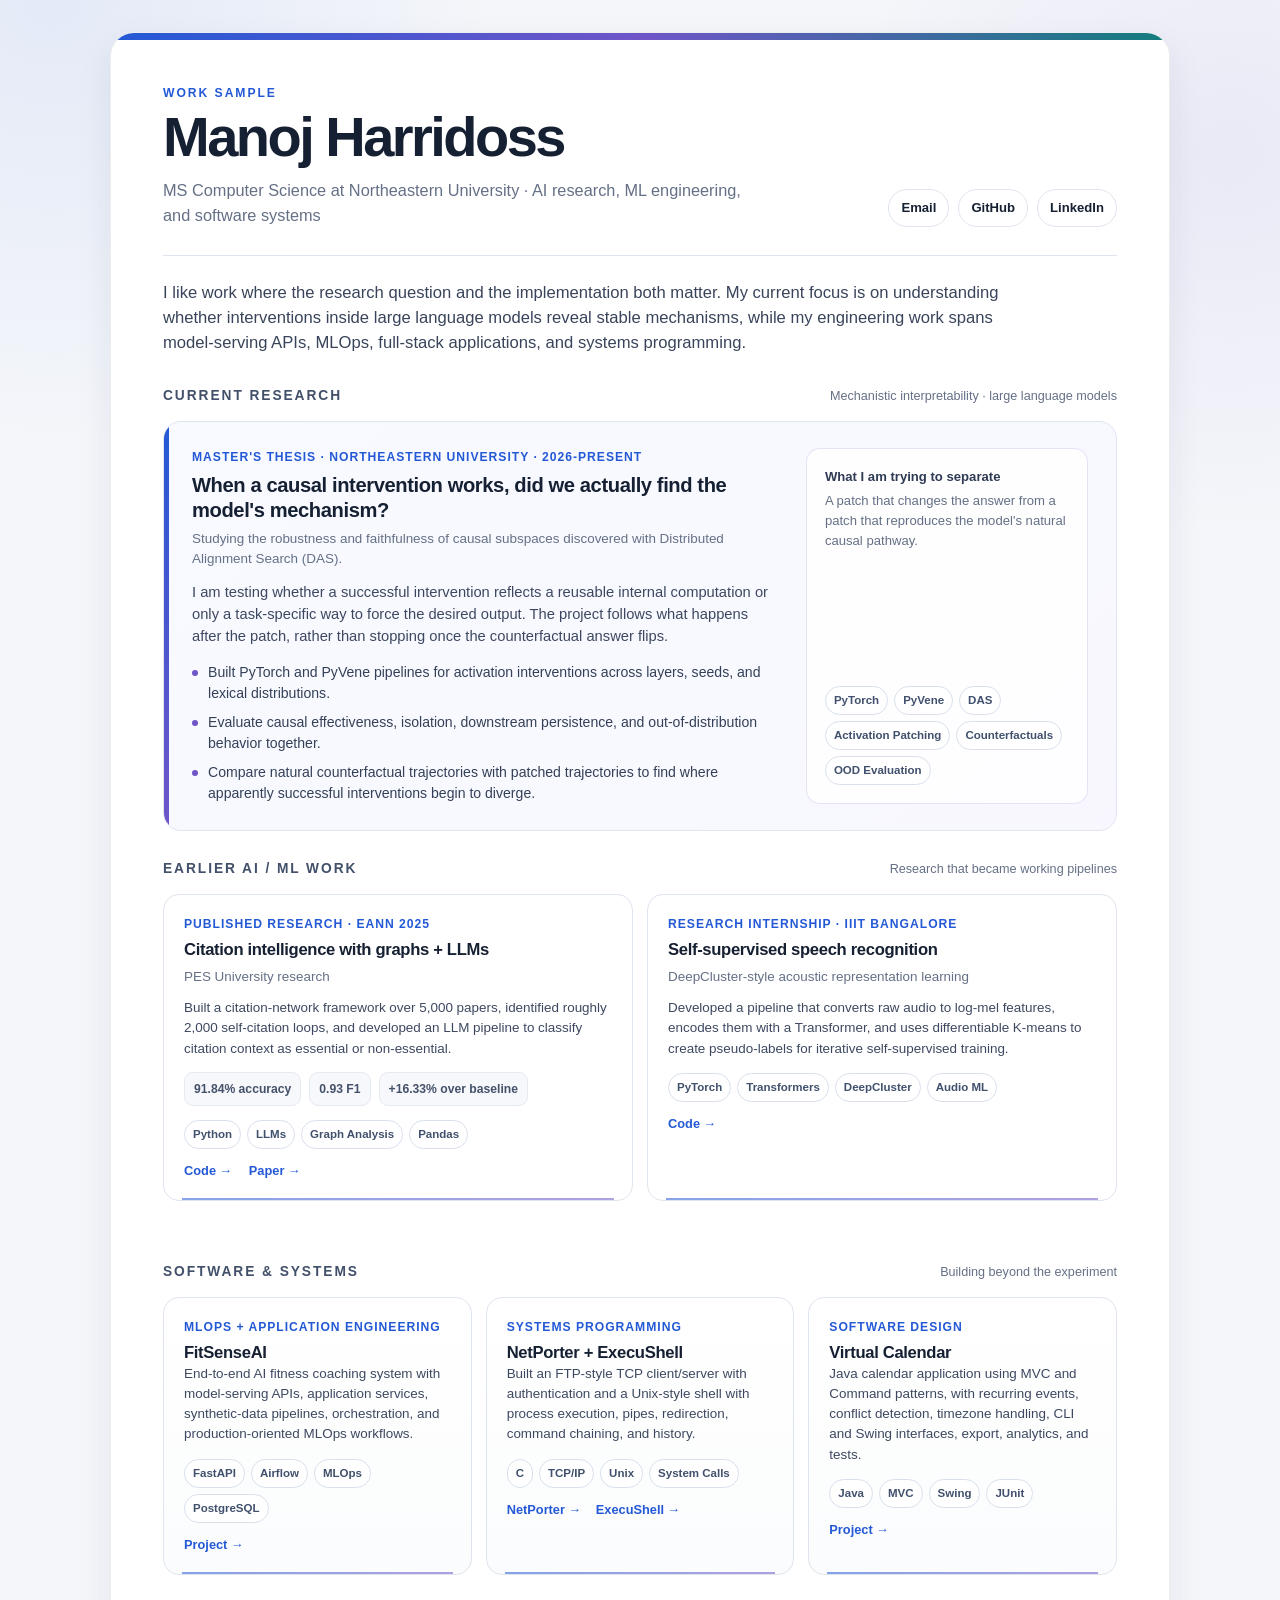
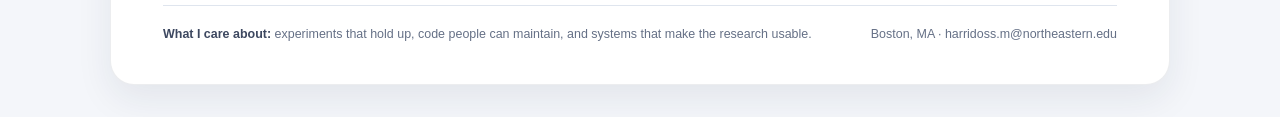
==== commit 95662296: "Rename Selected Work to Work Sample" ====
--- a/index.html
+++ b/index.html
@@ -4,7 +4,7 @@
   <meta charset="UTF-8" />
   <meta name="viewport" content="width=device-width, initial-scale=1.0" />
   <meta name="description" content="Selected AI research and software engineering work by Manoj Harridoss, MS Computer Science at Northeastern University." />
-  <title>Manoj Harridoss | Selected Work</title>
+  <title>Manoj Harridoss | Work Sample</title>
   <style>
     :root {
       --ink: #162033;
@@ -394,7 +394,7 @@
     <div class="content">
       <header>
         <div>
-          <p class="eyebrow">Selected Work</p>
+          <p class="eyebrow">Work Sample</p>
           <h1>Manoj Harridoss</h1>
           <p class="subtitle">MS Computer Science at Northeastern University · AI research, ML engineering, and software systems</p>
         </div>
